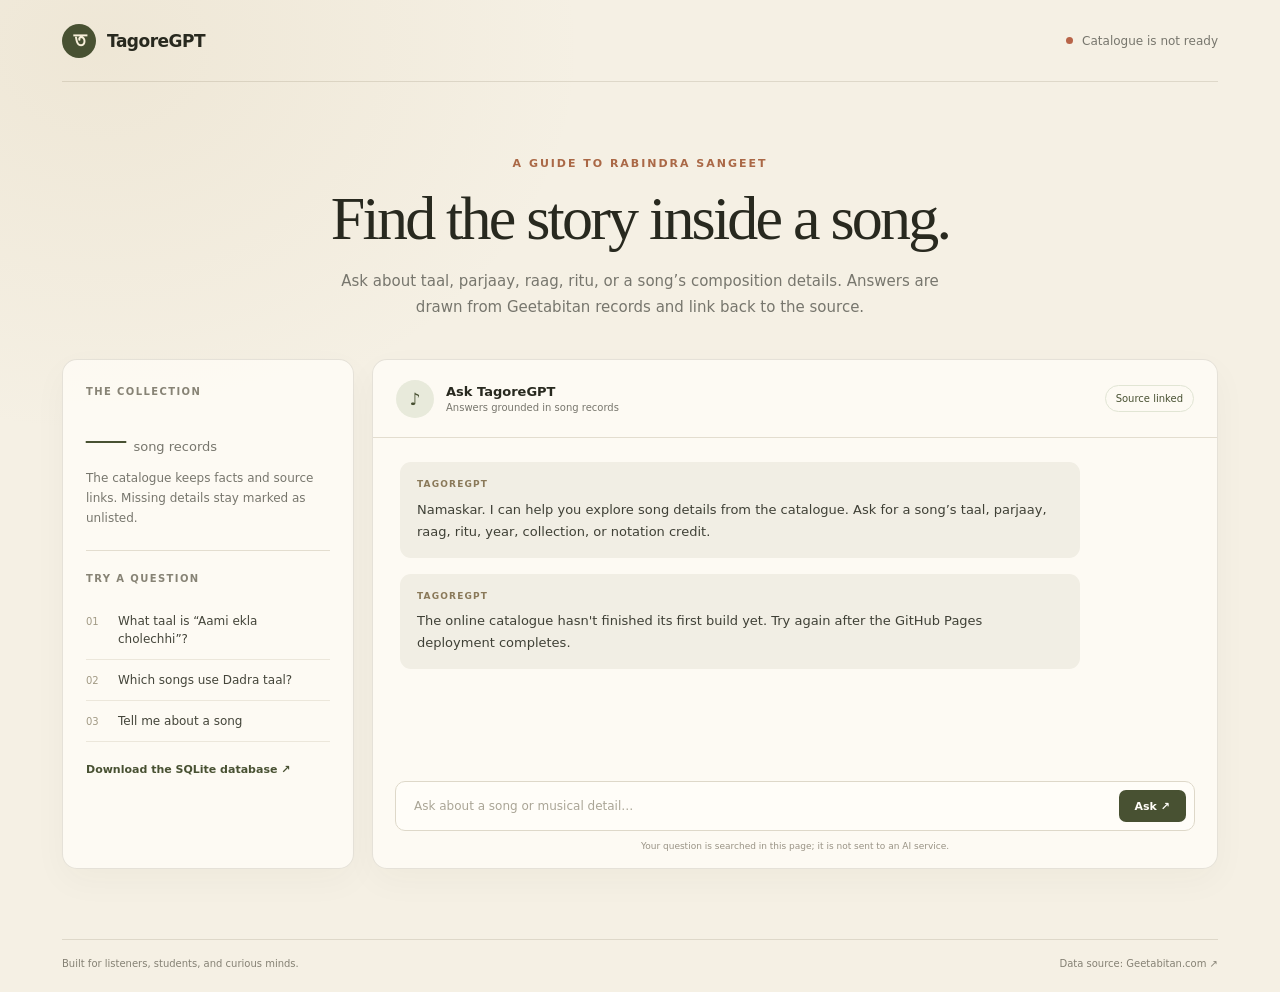
==== tagore-gpt/index.html @ 9aba109d "Publish TagoreGPT public app" ====
<!doctype html>
<html lang="en">
  <head>
    <meta charset="utf-8">
    <meta name="viewport" content="width=device-width, initial-scale=1">
    <meta name="theme-color" content="#f5f0e4">
    <meta name="description" content="A source-grounded guide to Rabindra Sangeet: search songs and ask about taal, parjaay, raag, ritu, and composition details.">
    <title>TagoreGPT — Rabindra Sangeet guide</title>
    <link rel="stylesheet" href="./styles.css">
  </head>
  <body>
    <div class="page-shell">
      <header class="topbar">
        <a class="brand" href="./" aria-label="TagoreGPT home">
          <span class="brand-mark" aria-hidden="true">ত</span>
          <span>TagoreGPT</span>
        </a>
        <div class="topbar-meta">
          <span class="status-dot" aria-hidden="true"></span>
          <span id="data-status">Loading the song catalogue…</span>
        </div>
      </header>

      <main>
        <section class="hero">
          <p class="eyebrow">A guide to Rabindra Sangeet</p>
          <h1>Find the story inside a song.</h1>
          <p class="hero-copy">Ask about taal, parjaay, raag, ritu, or a song’s composition details. Answers are drawn from Geetabitan records and link back to the source.</p>
        </section>

        <section class="workspace" aria-label="Song assistant">
          <aside class="catalogue-card">
            <div class="card-label">The collection</div>
            <div class="count-block">
              <strong id="song-count">—</strong>
              <span>song records</span>
            </div>
            <p class="catalogue-note">The catalogue keeps facts and source links. Missing details stay marked as unlisted.</p>
            <div class="divider"></div>
            <div class="card-label">Try a question</div>
            <button class="suggestion" type="button" data-question="What is the taal of Aami ekla cholechhi?">
              <span>01</span><span>What taal is “Aami ekla cholechhi”?</span>
            </button>
            <button class="suggestion" type="button" data-question="Which songs use Dadra taal?">
              <span>02</span><span>Which songs use Dadra taal?</span>
            </button>
            <button class="suggestion" type="button" data-question="Tell me about Aami ekla cholechhi">
              <span>03</span><span>Tell me about a song</span>
            </button>
            <a class="database-link" id="database-download" href="./tagore_songs.sqlite" download hidden>
              Download the SQLite database <span aria-hidden="true">↗</span>
            </a>
          </aside>

          <section class="chat-card" aria-label="Ask TagoreGPT">
            <div class="chat-heading">
              <div class="avatar" aria-hidden="true">♪</div>
              <div>
                <h2>Ask TagoreGPT</h2>
                <p>Answers grounded in song records</p>
              </div>
              <span class="source-pill">Source linked</span>
            </div>

            <div class="conversation" id="conversation" aria-live="polite">
              <div class="message assistant-message">
                <div class="message-label">TAGOREGPT</div>
                <p>Namaskar. I can help you explore song details from the catalogue. Ask for a song’s taal, parjaay, raag, ritu, year, collection, or notation credit.</p>
              </div>
            </div>

            <form class="composer" id="question-form">
              <label class="sr-only" for="question-input">Ask about a Rabindra Sangeet</label>
              <input id="question-input" name="question" autocomplete="off" placeholder="Ask about a song or musical detail…" required>
              <button type="submit" aria-label="Send question">Ask <span aria-hidden="true">↗</span></button>
            </form>
            <p class="privacy-note">Your question is searched in this page; it is not sent to an AI service.</p>
          </section>
        </section>
      </main>

      <footer>
        <span>Built for listeners, students, and curious minds.</span>
        <a href="https://www.geetabitan.com/" target="_blank" rel="noopener noreferrer">Data source: Geetabitan.com ↗</a>
      </footer>
    </div>
    <script src="./app.js" defer></script>
  </body>
</html>
---- tagore-gpt/styles.css ----
:root {
  color-scheme: light;
  --paper: #f5f0e4;
  --ink: #28291f;
  --muted: #77766d;
  --line: #e3ddcf;
  --olive: #6b7447;
  --olive-dark: #485132;
  --rust: #aa6846;
  --white: #fffdf8;
  font-family: "DM Sans", "Noto Sans Bengali", system-ui, sans-serif;
}

* { box-sizing: border-box; }
body {
  margin: 0;
  background: radial-gradient(ellipse at 8% 5%, rgba(190, 164, 111, .12), transparent 30rem), var(--paper);
  color: var(--ink);
}
button, input { font: inherit; }
a { color: inherit; }
.page-shell { max-width: 1240px; min-height: 100vh; margin: 0 auto; padding: 0 42px; display: flex; flex-direction: column; }
.topbar { height: 82px; display: flex; align-items: center; justify-content: space-between; border-bottom: 1px solid rgba(115, 105, 79, .18); }
.brand { display: inline-flex; align-items: center; gap: 11px; text-decoration: none; font-weight: 700; letter-spacing: -.03em; font-size: 17px; }
.brand-mark { width: 34px; height: 34px; display: grid; place-items: center; border-radius: 50%; background: var(--olive-dark); color: #f7efd9; font-family: Georgia, serif; font-size: 21px; }
.topbar-meta { display: flex; align-items: center; gap: 9px; font-size: 12px; color: var(--muted); }
.status-dot { width: 7px; height: 7px; border-radius: 50%; background: #b1a58c; }
.status-dot.ready { background: #708650; }
.status-dot.error { background: #b86448; }
.hero { max-width: 720px; margin: 75px auto 39px; text-align: center; }
.eyebrow { margin: 0 0 15px; color: var(--rust); font-size: 11px; font-weight: 700; letter-spacing: .18em; text-transform: uppercase; }
h1, h2, p { margin-top: 0; }
h1 { margin-bottom: 16px; font-family: Georgia, serif; font-size: clamp(38px, 6vw, 62px); font-weight: 500; letter-spacing: -.045em; line-height: 1.08; }
.hero-copy { max-width: 640px; margin: 0 auto; color: var(--muted); font-size: 15px; line-height: 1.75; }
.workspace { width: 100%; display: grid; grid-template-columns: 292px minmax(0, 1fr); gap: 18px; align-items: stretch; margin-bottom: 70px; }
.catalogue-card, .chat-card { border: 1px solid rgba(116, 107, 84, .17); border-radius: 15px; background: rgba(255, 253, 248, .77); box-shadow: 0 12px 35px rgba(60, 50, 31, .035); }
.catalogue-card { padding: 26px 23px 20px; }
.card-label { margin-bottom: 17px; color: #878375; font-size: 10px; font-weight: 700; letter-spacing: .14em; text-transform: uppercase; }
.count-block { display: flex; align-items: baseline; gap: 9px; margin-bottom: 8px; }
.count-block strong { color: var(--olive-dark); font-family: Georgia, serif; font-size: 40px; font-weight: 500; letter-spacing: -.04em; }
.count-block span { color: var(--muted); font-size: 13px; }
.catalogue-note { margin-bottom: 21px; color: var(--muted); font-size: 12px; line-height: 1.65; }
.divider { height: 1px; margin: 0 0 22px; background: var(--line); }
.suggestion { width: 100%; padding: 11px 0; display: grid; grid-template-columns: 29px 1fr; gap: 3px; border: 0; border-bottom: 1px solid rgba(227, 221, 207, .65); background: transparent; color: #44453a; cursor: pointer; text-align: left; font-size: 12px; line-height: 1.5; }
.suggestion:hover { color: var(--olive-dark); }
.suggestion span:first-child { color: #a29a85; font-size: 10px; padding-top: 2px; }
.database-link { display: block; margin-top: 21px; color: var(--olive-dark); font-size: 11px; font-weight: 600; text-decoration: none; }
.database-link:hover { text-decoration: underline; }
.chat-card { min-height: 510px; display: flex; flex-direction: column; overflow: hidden; }
.chat-heading { min-height: 78px; padding: 17px 23px; display: flex; align-items: center; gap: 12px; border-bottom: 1px solid var(--line); }
.avatar { width: 38px; height: 38px; display: grid; place-items: center; border-radius: 50%; background: #e8eadb; color: var(--olive-dark); font-size: 17px; }
.chat-heading h2 { margin: 0 0 3px; font-size: 13px; font-weight: 700; }
.chat-heading p { margin: 0; color: var(--muted); font-size: 10px; }
.source-pill { margin-left: auto; padding: 7px 10px; border: 1px solid #e1e5d4; border-radius: 999px; color: var(--olive-dark); font-size: 10px; }
.conversation { flex: 1; min-height: 330px; max-height: 460px; padding: 24px 27px; overflow-y: auto; }
.message { max-width: 680px; margin-bottom: 16px; padding: 15px 17px; border-radius: 11px; font-size: 13px; line-height: 1.7; }
.assistant-message { background: #f1eee4; color: #3f4036; }
.user-message { margin-left: auto; background: var(--olive-dark); color: #fffdf8; }
.message-label { margin-bottom: 6px; color: #8a7959; font-size: 9px; font-weight: 700; letter-spacing: .13em; }
.user-message .message-label { color: #d9dfc9; }
.message p { margin: 0; }
.answer-list { margin: 8px 0 0; padding-left: 18px; }
.answer-list li { padding: 2px 0; }
.source-link { display: inline-block; margin-top: 10px; color: var(--olive-dark); font-size: 11px; font-weight: 600; text-decoration-thickness: 1px; text-underline-offset: 3px; }
.composer { margin: 0 22px; padding: 8px; display: flex; gap: 8px; border: 1px solid #ded8c9; border-radius: 10px; background: var(--white); }
.composer:focus-within { border-color: #a2a982; box-shadow: 0 0 0 3px rgba(107, 116, 71, .08); }
.composer input { flex: 1; min-width: 0; padding: 9px 10px; border: 0; outline: 0; background: transparent; color: var(--ink); font-size: 12px; }
.composer input::placeholder { color: #aaa596; }
.composer button { padding: 0 16px; border: 0; border-radius: 7px; background: var(--olive-dark); color: #fffdf8; cursor: pointer; font-size: 11px; font-weight: 600; }
.composer button:hover { background: #596342; }
.privacy-note { margin: 10px 24px 17px; color: #999385; text-align: center; font-size: 9px; }
footer { margin-top: auto; padding: 18px 0 23px; display: flex; justify-content: space-between; gap: 14px; border-top: 1px solid rgba(115, 105, 79, .18); color: #858174; font-size: 10px; }
footer a { text-decoration: none; }
footer a:hover { text-decoration: underline; }
.sr-only { position: absolute; width: 1px; height: 1px; padding: 0; margin: -1px; overflow: hidden; clip: rect(0, 0, 0, 0); white-space: nowrap; border: 0; }

@media (max-width: 760px) {
  .page-shell { padding: 0 18px; }
  .topbar { height: 68px; }
  .topbar-meta { max-width: 46%; font-size: 10px; text-align: right; }
  .hero { margin: 54px auto 27px; }
  .hero-copy { font-size: 13px; }
  .workspace { grid-template-columns: 1fr; gap: 12px; margin-bottom: 42px; }
  .catalogue-card { padding: 20px; }
  .catalogue-note { margin-bottom: 15px; }
  .suggestion { padding: 9px 0; }
  .chat-card { min-height: 490px; }
  .conversation { padding: 18px 16px; }
  .composer { margin: 0 13px; }
  .source-pill { font-size: 9px; }
  footer { flex-direction: column; }
}
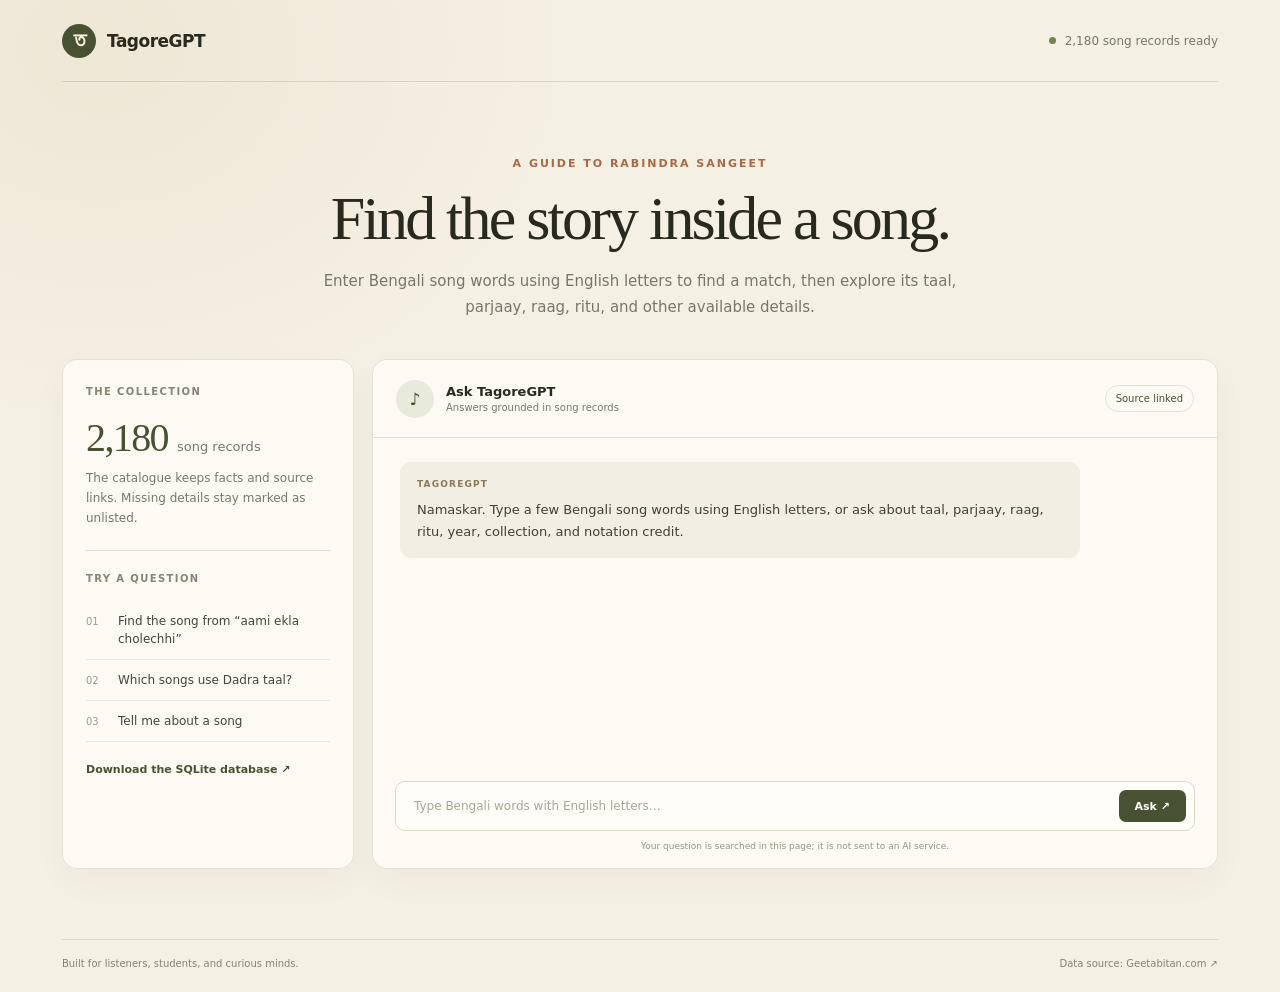
==== commit 32cf910f: "Explain English-letter Bengali song search" ====
--- a/tagore-gpt/index.html
+++ b/tagore-gpt/index.html
@@ -25,7 +25,7 @@
         <section class="hero">
           <p class="eyebrow">A guide to Rabindra Sangeet</p>
           <h1>Find the story inside a song.</h1>
-          <p class="hero-copy">Ask about taal, parjaay, raag, ritu, or a song’s composition details. Answers are drawn from Geetabitan records and link back to the source.</p>
+          <p class="hero-copy">Enter Bengali song words using English letters to find a match, then explore its taal, parjaay, raag, ritu, and other available details.</p>
         </section>
 
         <section class="workspace" aria-label="Song assistant">
@@ -39,7 +39,7 @@
             <div class="divider"></div>
             <div class="card-label">Try a question</div>
             <button class="suggestion" type="button" data-question="What is the taal of Aami ekla cholechhi?">
-              <span>01</span><span>What taal is “Aami ekla cholechhi”?</span>
+              <span>01</span><span>Find the song from “aami ekla cholechhi”</span>
             </button>
             <button class="suggestion" type="button" data-question="Which songs use Dadra taal?">
               <span>02</span><span>Which songs use Dadra taal?</span>
@@ -65,13 +65,13 @@
             <div class="conversation" id="conversation" aria-live="polite">
               <div class="message assistant-message">
                 <div class="message-label">TAGOREGPT</div>
-                <p>Namaskar. I can help you explore song details from the catalogue. Ask for a song’s taal, parjaay, raag, ritu, year, collection, or notation credit.</p>
+              <p>Namaskar. Type a few Bengali song words using English letters, or ask about taal, parjaay, raag, ritu, year, collection, and notation credit.</p>
               </div>
             </div>
 
             <form class="composer" id="question-form">
               <label class="sr-only" for="question-input">Ask about a Rabindra Sangeet</label>
-              <input id="question-input" name="question" autocomplete="off" placeholder="Ask about a song or musical detail…" required>
+              <input id="question-input" name="question" autocomplete="off" placeholder="Type Bengali words with English letters…" required>
               <button type="submit" aria-label="Send question">Ask <span aria-hidden="true">↗</span></button>
             </form>
             <p class="privacy-note">Your question is searched in this page; it is not sent to an AI service.</p>
